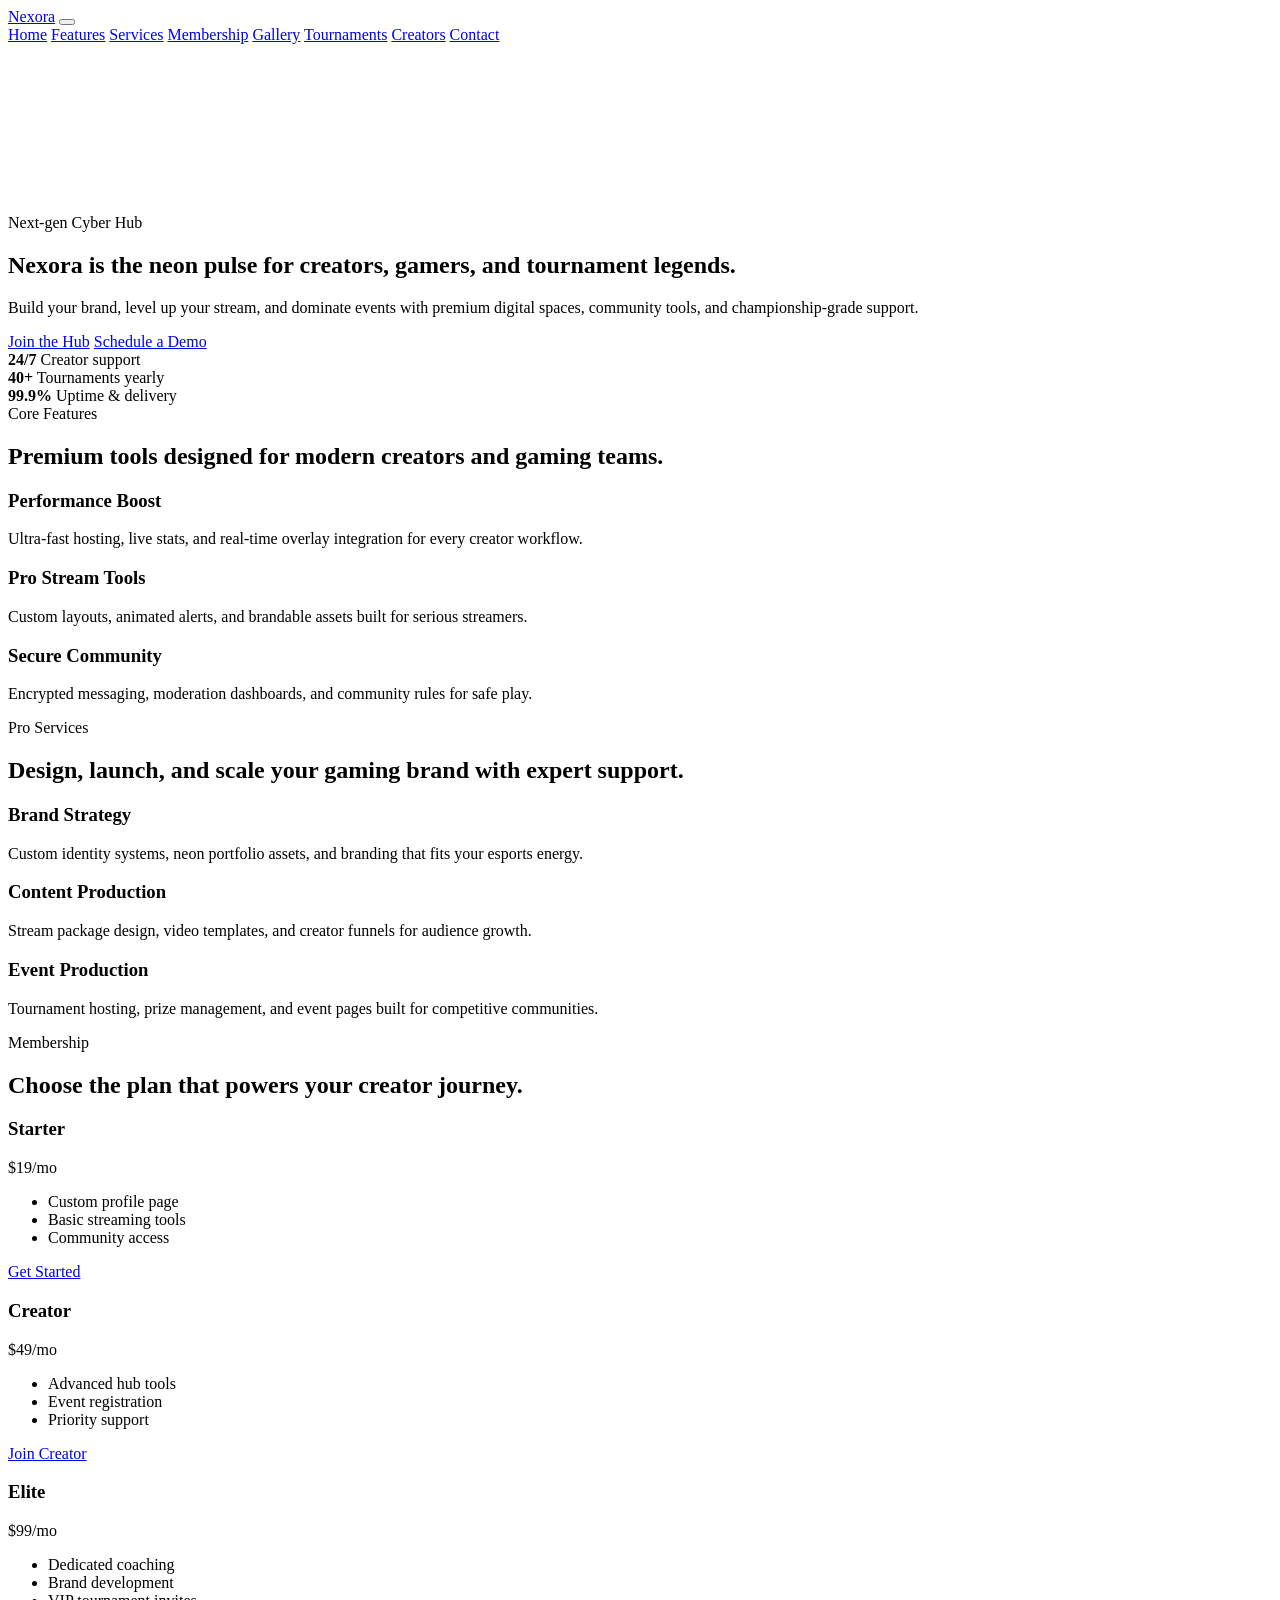
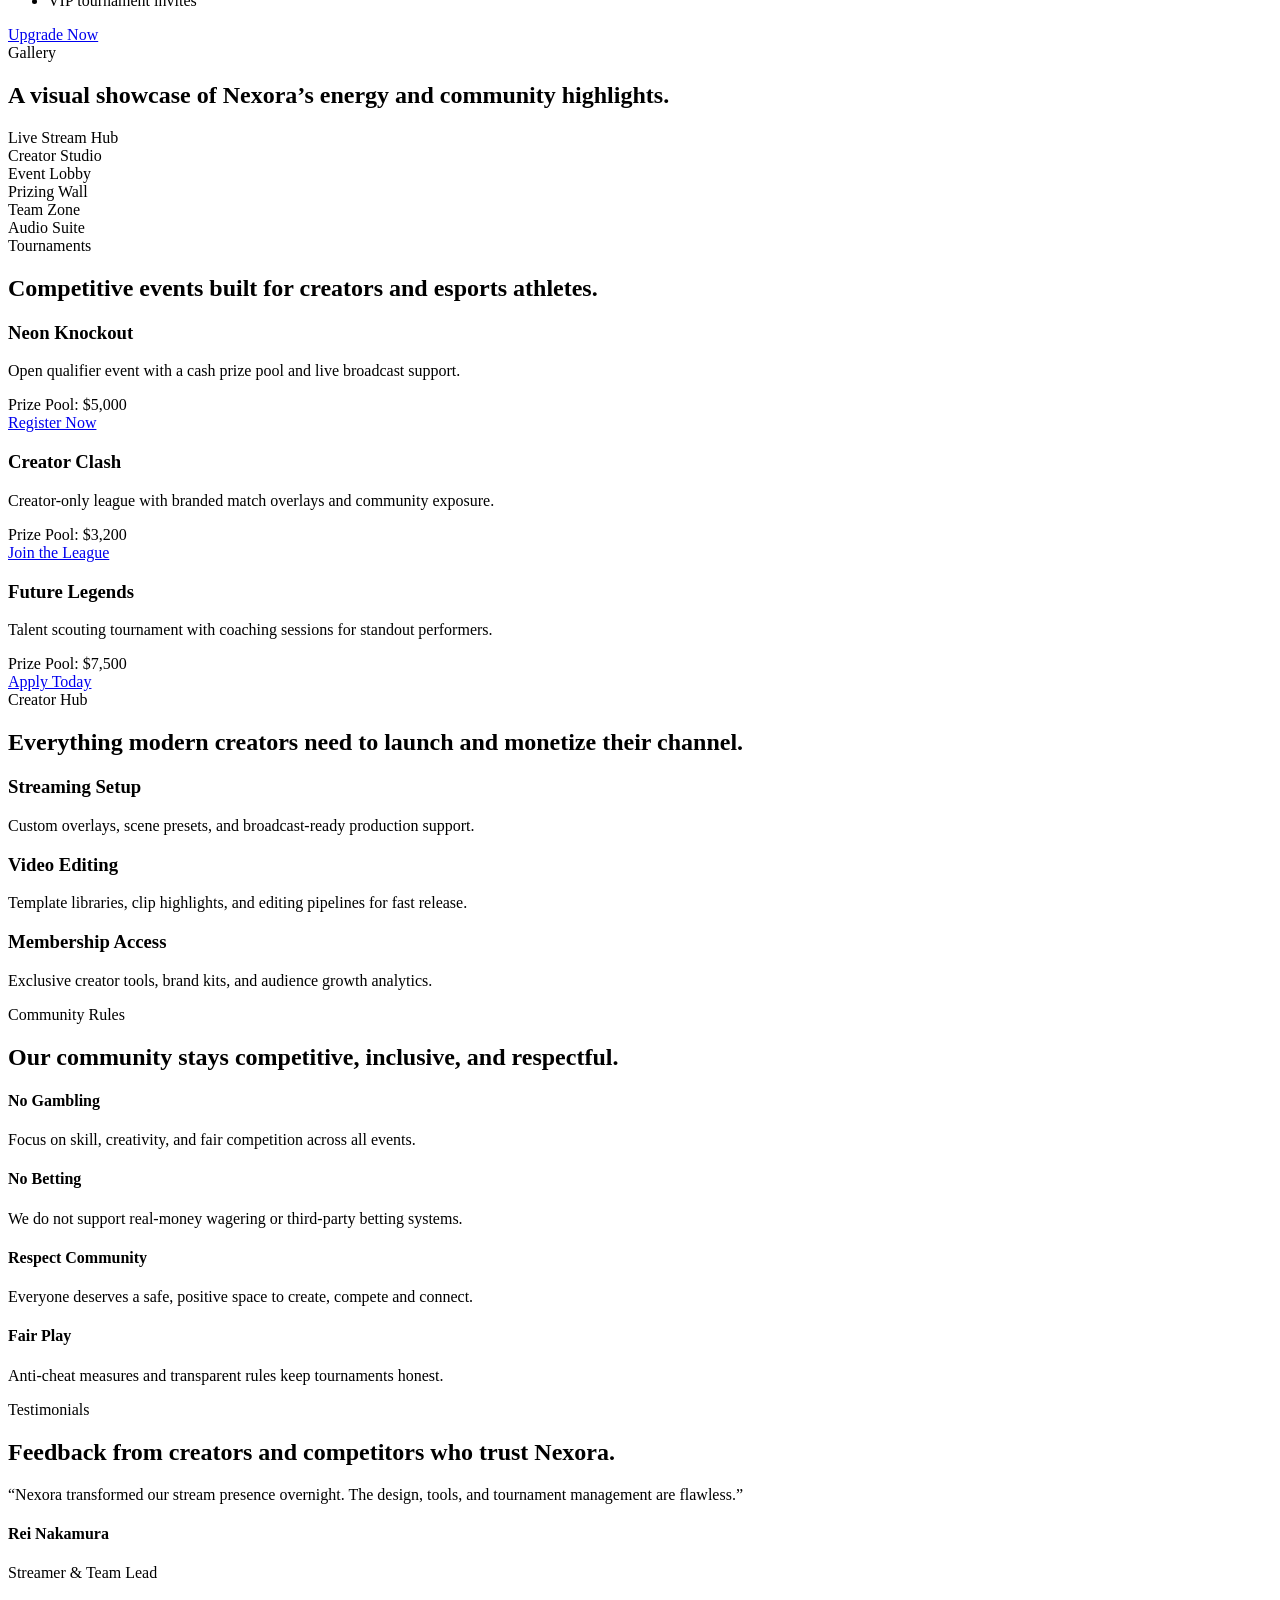
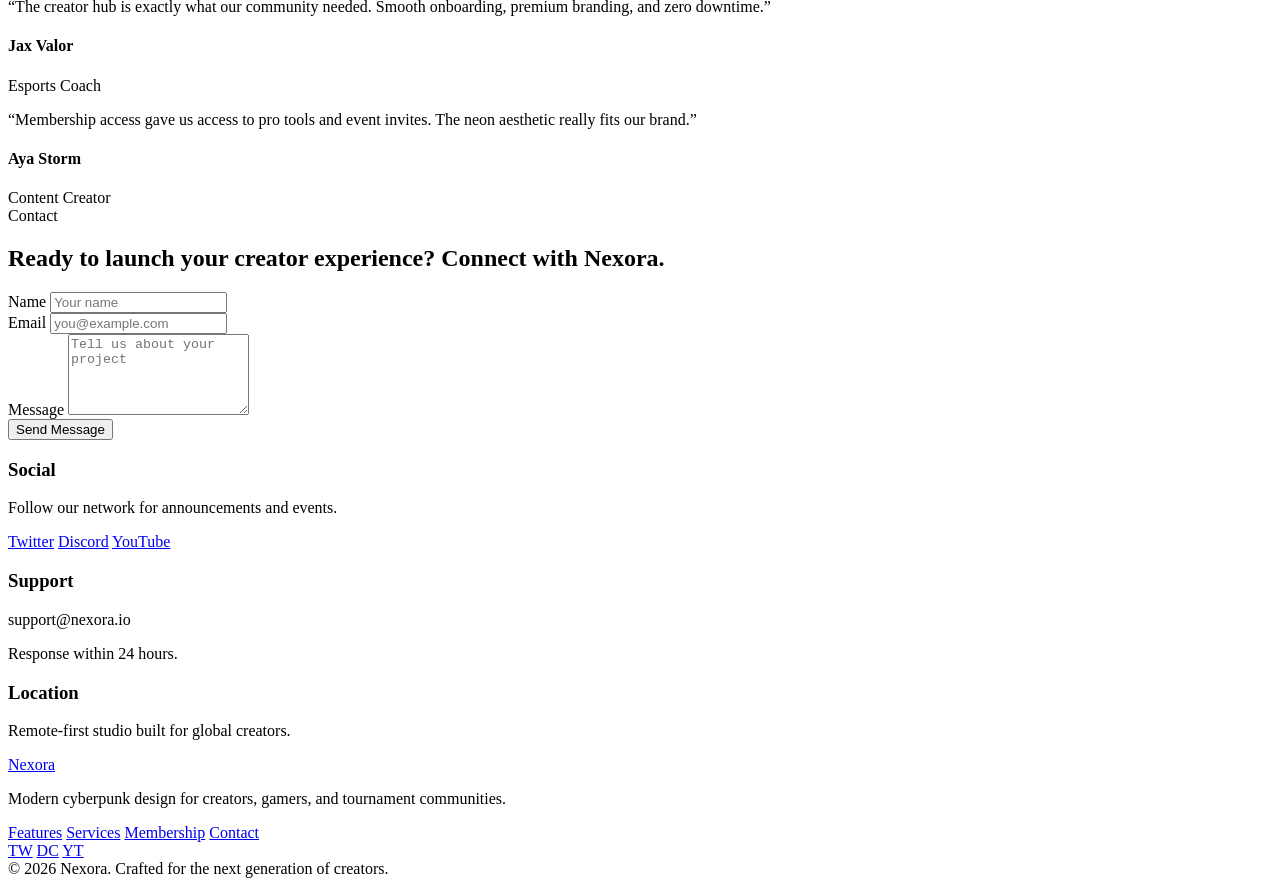
==== index.html @ 0e58c9e1 "Add files via upload" ====
<!DOCTYPE html>
<html lang="en">

<head>
    <meta charset="UTF-8" />
    <meta name="viewport" content="width=device-width, initial-scale=1.0" />
    <title>Nexora | Cyberpunk Creator & Gaming Hub</title>
    <link rel="preconnect" href="https://fonts.googleapis.com" />
    <link rel="preconnect" href="https://fonts.gstatic.com" crossorigin />
    <link href="https://fonts.googleapis.com/css2?family=Inter:wght@400;500;600;700;800&display=swap"
        rel="stylesheet" />
    <link rel="stylesheet" href="css/style.css" />
    <link rel="stylesheet" href="css/animations.css" />
    <link rel="stylesheet" href="css/responsive.css" />
</head>

<body>
    <header class="site-header">
        <nav class="navbar container">
            <a class="brand" href="index.html">Nexora</a>
            <button class="nav-toggle" aria-label="Toggle navigation">
                <span></span><span></span><span></span>
            </button>
            <div class="nav-links">
                <a href="#home" class="nav-link active">Home</a>
                <a href="#features" class="nav-link">Features</a>
                <a href="#services" class="nav-link">Services</a>
                <a href="#membership" class="nav-link">Membership</a>
                <a href="#gallery" class="nav-link">Gallery</a>
                <a href="#tournaments" class="nav-link">Tournaments</a>
                <a href="#creator-hub" class="nav-link">Creators</a>
                <a href="#contact" class="nav-link">Contact</a>
            </div>
        </nav>
    </header>

    <main>
        <section id="home" class="hero-section">
            <canvas id="heroCanvas" class="hero-canvas"></canvas>
            <div class="hero-content container">
                <p class="eyebrow reveal">Next-gen Cyber Hub</p>
                <h1 class="hero-title reveal">Nexora is the neon pulse for creators, gamers, and tournament legends.
                </h1>
                <p class="hero-description reveal">Build your brand, level up your stream, and dominate events with
                    premium digital spaces, community tools, and championship-grade support.</p>
                <div class="hero-actions reveal">
                    <a href="#membership" class="btn btn-primary">Join the Hub</a>
                    <a href="pages/contact.html" class="btn btn-secondary">Schedule a Demo</a>
                </div>
                <div class="hero-stats reveal">
                    <div>
                        <strong>24/7</strong>
                        <span>Creator support</span>
                    </div>
                    <div>
                        <strong>40+</strong>
                        <span>Tournaments yearly</span>
                    </div>
                    <div>
                        <strong>99.9%</strong>
                        <span>Uptime & delivery</span>
                    </div>
                </div>
            </div>
        </section>

        <section id="features" class="section features-section">
            <div class="container section-heading reveal">
                <span class="section-label">Core Features</span>
                <h2>Premium tools designed for modern creators and gaming teams.</h2>
            </div>
            <div class="feature-grid container">
                <article class="feature-card reveal">
                    <span class="icon icon-speed"></span>
                    <h3>Performance Boost</h3>
                    <p>Ultra-fast hosting, live stats, and real-time overlay integration for every creator workflow.</p>
                </article>
                <article class="feature-card reveal">
                    <span class="icon icon-vision"></span>
                    <h3>Pro Stream Tools</h3>
                    <p>Custom layouts, animated alerts, and brandable assets built for serious streamers.</p>
                </article>
                <article class="feature-card reveal">
                    <span class="icon icon-secure"></span>
                    <h3>Secure Community</h3>
                    <p>Encrypted messaging, moderation dashboards, and community rules for safe play.</p>
                </article>
            </div>
        </section>

        <section id="services" class="section services-section">
            <div class="container section-heading reveal">
                <span class="section-label">Pro Services</span>
                <h2>Design, launch, and scale your gaming brand with expert support.</h2>
            </div>
            <div class="services-grid container">
                <article class="service-card reveal">
                    <h3>Brand Strategy</h3>
                    <p>Custom identity systems, neon portfolio assets, and branding that fits your esports energy.</p>
                </article>
                <article class="service-card reveal">
                    <h3>Content Production</h3>
                    <p>Stream package design, video templates, and creator funnels for audience growth.</p>
                </article>
                <article class="service-card reveal">
                    <h3>Event Production</h3>
                    <p>Tournament hosting, prize management, and event pages built for competitive communities.</p>
                </article>
            </div>
        </section>

        <section id="membership" class="section membership-section">
            <div class="container section-heading reveal">
                <span class="section-label">Membership</span>
                <h2>Choose the plan that powers your creator journey.</h2>
            </div>
            <div class="pricing-grid container">
                <article class="pricing-card reveal">
                    <h3>Starter</h3>
                    <p class="price">$19<span>/mo</span></p>
                    <ul>
                        <li>Custom profile page</li>
                        <li>Basic streaming tools</li>
                        <li>Community access</li>
                    </ul>
                    <a href="pages/membership.html" class="btn btn-outline">Get Started</a>
                </article>
                <article class="pricing-card pricing-card-highlight reveal">
                    <h3>Creator</h3>
                    <p class="price">$49<span>/mo</span></p>
                    <ul>
                        <li>Advanced hub tools</li>
                        <li>Event registration</li>
                        <li>Priority support</li>
                    </ul>
                    <a href="pages/membership.html" class="btn btn-primary">Join Creator</a>
                </article>
                <article class="pricing-card reveal">
                    <h3>Elite</h3>
                    <p class="price">$99<span>/mo</span></p>
                    <ul>
                        <li>Dedicated coaching</li>
                        <li>Brand development</li>
                        <li>VIP tournament invites</li>
                    </ul>
                    <a href="pages/membership.html" class="btn btn-outline">Upgrade Now</a>
                </article>
            </div>
        </section>

        <section id="gallery" class="section gallery-section">
            <div class="container section-heading reveal">
                <span class="section-label">Gallery</span>
                <h2>A visual showcase of Nexora’s energy and community highlights.</h2>
            </div>
            <div class="gallery-grid container">
                <div class="gallery-card reveal gallery-card-large">Live Stream Hub</div>
                <div class="gallery-card reveal">Creator Studio</div>
                <div class="gallery-card reveal">Event Lobby</div>
                <div class="gallery-card reveal">Prizing Wall</div>
                <div class="gallery-card reveal">Team Zone</div>
                <div class="gallery-card reveal">Audio Suite</div>
            </div>
        </section>

        <section id="tournaments" class="section tournament-section">
            <div class="container section-heading reveal">
                <span class="section-label">Tournaments</span>
                <h2>Competitive events built for creators and esports athletes.</h2>
            </div>
            <div class="tournament-grid container">
                <article class="tournament-card reveal">
                    <h3>Neon Knockout</h3>
                    <p>Open qualifier event with a cash prize pool and live broadcast support.</p>
                    <div class="prize">Prize Pool: $5,000</div>
                    <a href="pages/tournaments.html" class="btn btn-secondary">Register Now</a>
                </article>
                <article class="tournament-card reveal">
                    <h3>Creator Clash</h3>
                    <p>Creator-only league with branded match overlays and community exposure.</p>
                    <div class="prize">Prize Pool: $3,200</div>
                    <a href="pages/tournaments.html" class="btn btn-secondary">Join the League</a>
                </article>
                <article class="tournament-card reveal">
                    <h3>Future Legends</h3>
                    <p>Talent scouting tournament with coaching sessions for standout performers.</p>
                    <div class="prize">Prize Pool: $7,500</div>
                    <a href="pages/tournaments.html" class="btn btn-secondary">Apply Today</a>
                </article>
            </div>
        </section>

        <section id="creator-hub" class="section creator-section">
            <div class="container section-heading reveal">
                <span class="section-label">Creator Hub</span>
                <h2>Everything modern creators need to launch and monetize their channel.</h2>
            </div>
            <div class="creator-grid container">
                <article class="creator-card reveal">
                    <h3>Streaming Setup</h3>
                    <p>Custom overlays, scene presets, and broadcast-ready production support.</p>
                </article>
                <article class="creator-card reveal">
                    <h3>Video Editing</h3>
                    <p>Template libraries, clip highlights, and editing pipelines for fast release.</p>
                </article>
                <article class="creator-card reveal">
                    <h3>Membership Access</h3>
                    <p>Exclusive creator tools, brand kits, and audience growth analytics.</p>
                </article>
            </div>
        </section>

        <section class="section community-section reveal">
            <div class="container">
                <div class="section-heading">
                    <span class="section-label">Community Rules</span>
                    <h2>Our community stays competitive, inclusive, and respectful.</h2>
                </div>
                <div class="rules-grid">
                    <article class="rule-card">
                        <h4>No Gambling</h4>
                        <p>Focus on skill, creativity, and fair competition across all events.</p>
                    </article>
                    <article class="rule-card">
                        <h4>No Betting</h4>
                        <p>We do not support real-money wagering or third-party betting systems.</p>
                    </article>
                    <article class="rule-card">
                        <h4>Respect Community</h4>
                        <p>Everyone deserves a safe, positive space to create, compete and connect.</p>
                    </article>
                    <article class="rule-card">
                        <h4>Fair Play</h4>
                        <p>Anti-cheat measures and transparent rules keep tournaments honest.</p>
                    </article>
                </div>
            </div>
        </section>

        <section class="section testimonials-section">
            <div class="container section-heading reveal">
                <span class="section-label">Testimonials</span>
                <h2>Feedback from creators and competitors who trust Nexora.</h2>
            </div>
            <div class="testimonials-grid container">
                <article class="testimonial-card reveal">
                    <p>“Nexora transformed our stream presence overnight. The design, tools, and tournament management
                        are flawless.”</p>
                    <h4>Rei Nakamura</h4>
                    <span>Streamer & Team Lead</span>
                </article>
                <article class="testimonial-card reveal">
                    <p>“The creator hub is exactly what our community needed. Smooth onboarding, premium branding, and
                        zero downtime.”</p>
                    <h4>Jax Valor</h4>
                    <span>Esports Coach</span>
                </article>
                <article class="testimonial-card reveal">
                    <p>“Membership access gave us access to pro tools and event invites. The neon aesthetic really fits
                        our brand.”</p>
                    <h4>Aya Storm</h4>
                    <span>Content Creator</span>
                </article>
            </div>
        </section>

        <section id="contact" class="section contact-section">
            <div class="container section-heading reveal">
                <span class="section-label">Contact</span>
                <h2>Ready to launch your creator experience? Connect with Nexora.</h2>
            </div>
            <div class="contact-grid container reveal">
                <form id="contactForm" class="contact-form">
                    <div class="form-row">
                        <label for="name">Name</label>
                        <input type="text" id="name" name="name" placeholder="Your name" required />
                    </div>
                    <div class="form-row">
                        <label for="email">Email</label>
                        <input type="email" id="email" name="email" placeholder="you@example.com" required />
                    </div>
                    <div class="form-row">
                        <label for="message">Message</label>
                        <textarea id="message" name="message" rows="5" placeholder="Tell us about your project"
                            required></textarea>
                    </div>
                    <button type="submit" class="btn btn-primary">Send Message</button>
                    <p class="form-status" id="formStatus"></p>
                </form>
                <div class="contact-info">
                    <div class="contact-card">
                        <h3>Social</h3>
                        <p>Follow our network for announcements and events.</p>
                        <div class="social-links">
                            <a href="#">Twitter</a>
                            <a href="#">Discord</a>
                            <a href="#">YouTube</a>
                        </div>
                    </div>
                    <div class="contact-card">
                        <h3>Support</h3>
                        <p>support@nexora.io</p>
                        <span>Response within 24 hours.</span>
                    </div>
                    <div class="contact-card">
                        <h3>Location</h3>
                        <p>Remote-first studio built for global creators.</p>
                    </div>
                </div>
            </div>
        </section>
    </main>

    <footer class="site-footer">
        <div class="container footer-grid">
            <div>
                <a class="footer-brand" href="index.html">Nexora</a>
                <p>Modern cyberpunk design for creators, gamers, and tournament communities.</p>
            </div>
            <div class="footer-links">
                <a href="#features">Features</a>
                <a href="#services">Services</a>
                <a href="#membership">Membership</a>
                <a href="#contact">Contact</a>
            </div>
            <div class="footer-social">
                <a href="#">TW</a>
                <a href="#">DC</a>
                <a href="#">YT</a>
            </div>
        </div>
        <div class="footer-copy">
            <span>© 2026 Nexora. Crafted for the next generation of creators.</span>
        </div>
    </footer>

    <script src="js/particles.js"></script>
    <script src="js/navbar.js"></script>
    <script src="js/animations.js"></script>
    <script src="js/main.js"></script>
</body>

</html>
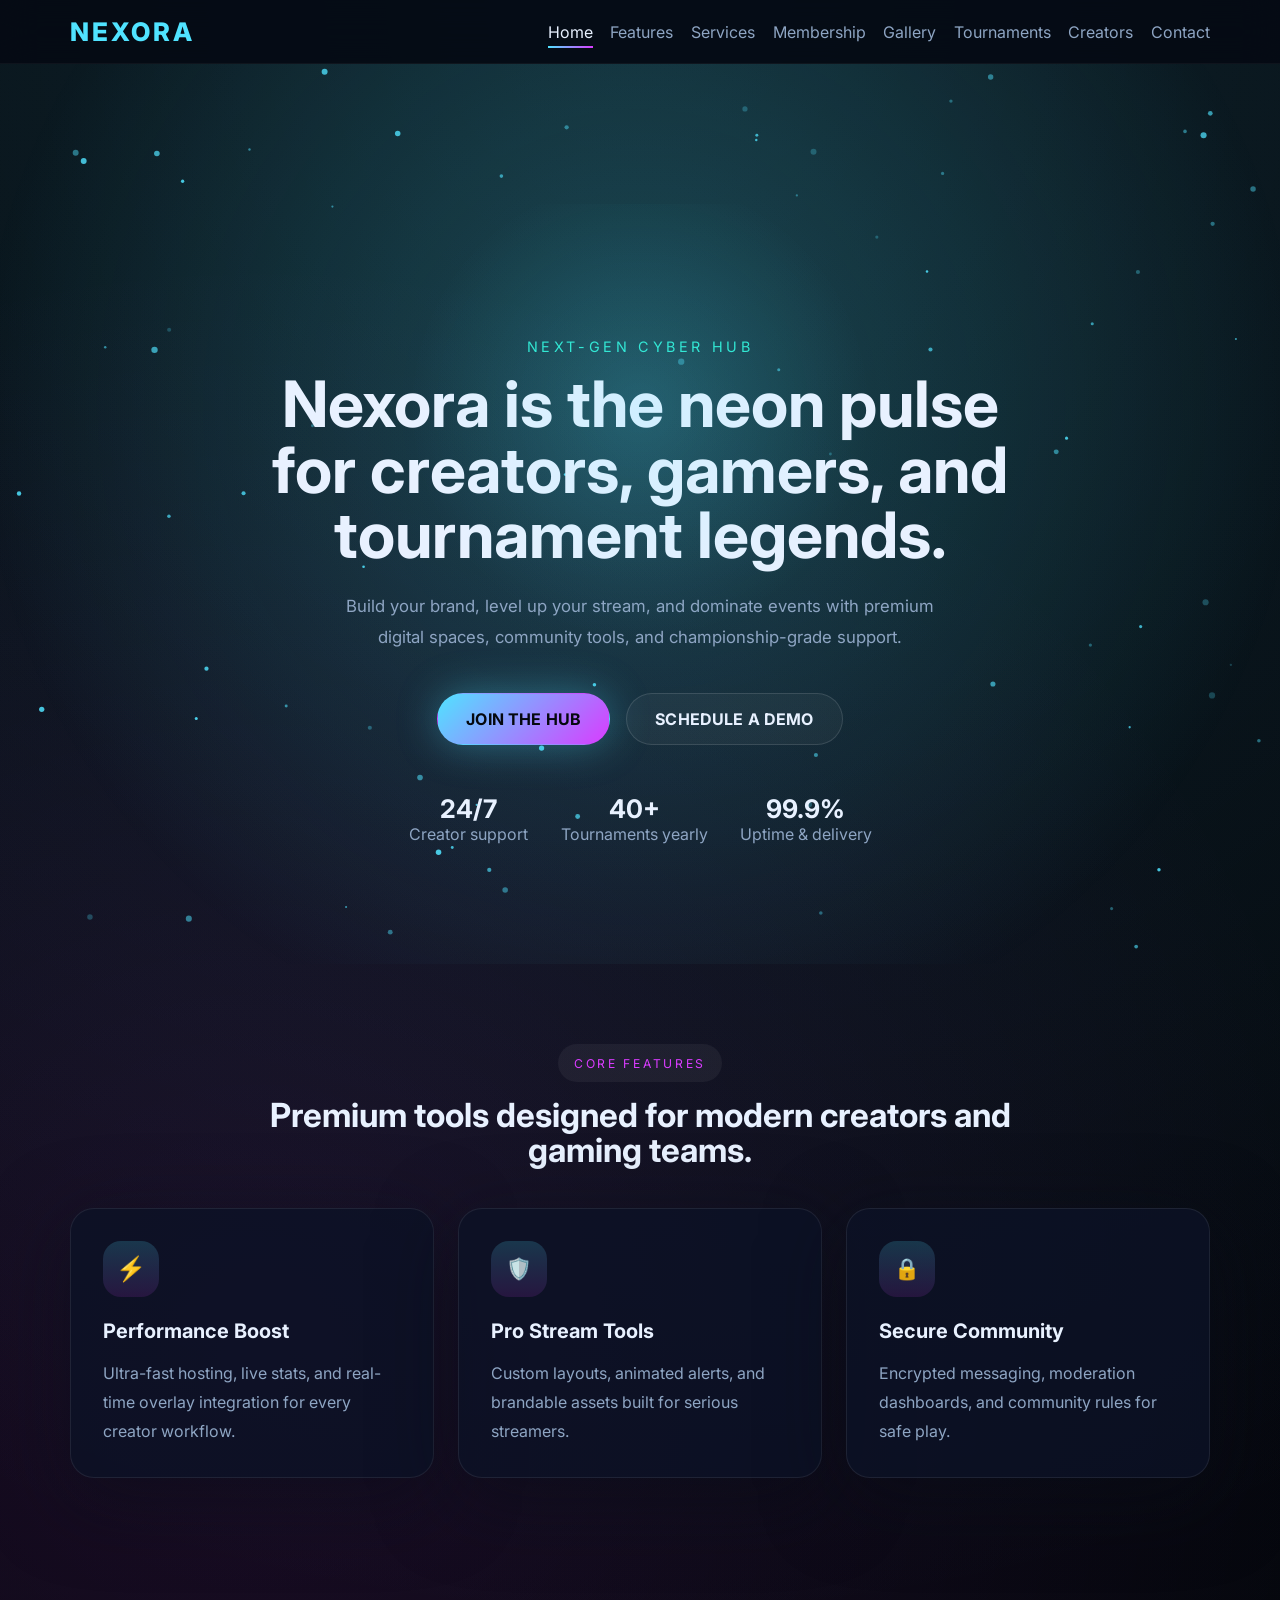
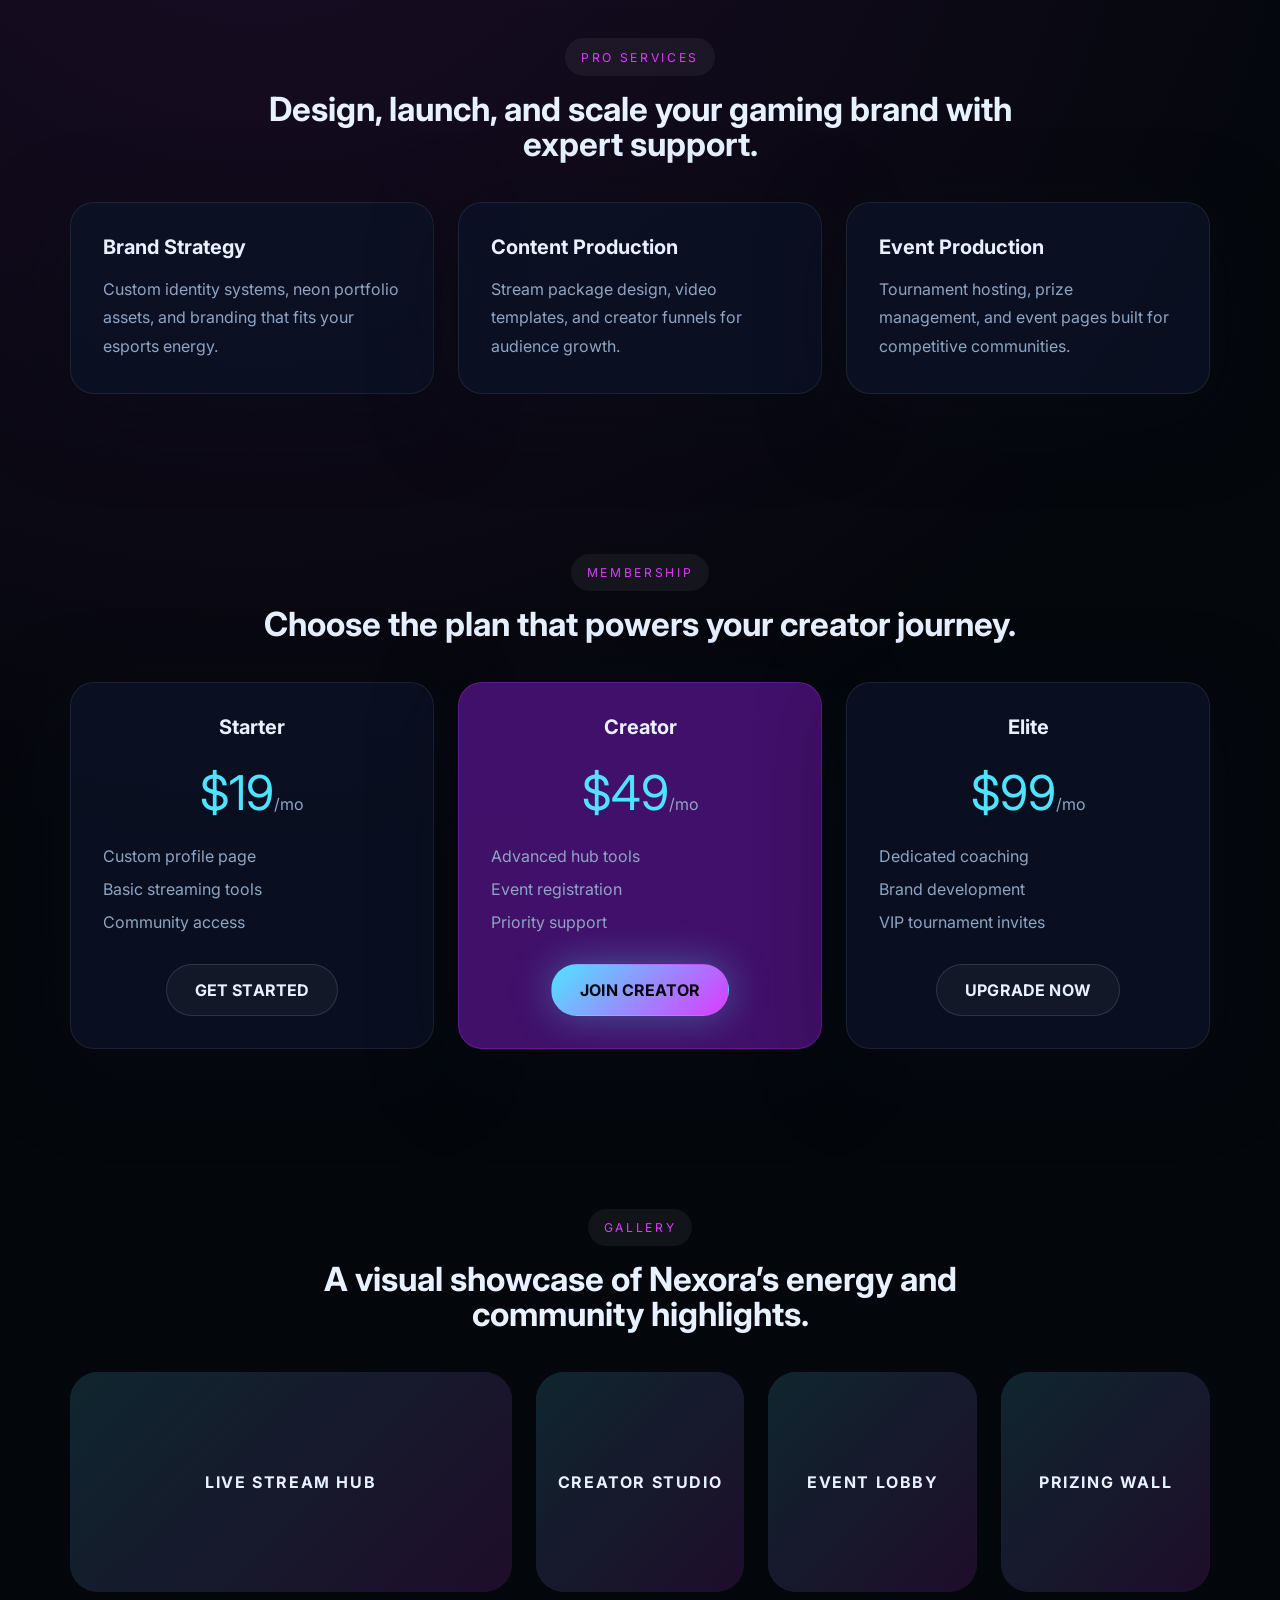
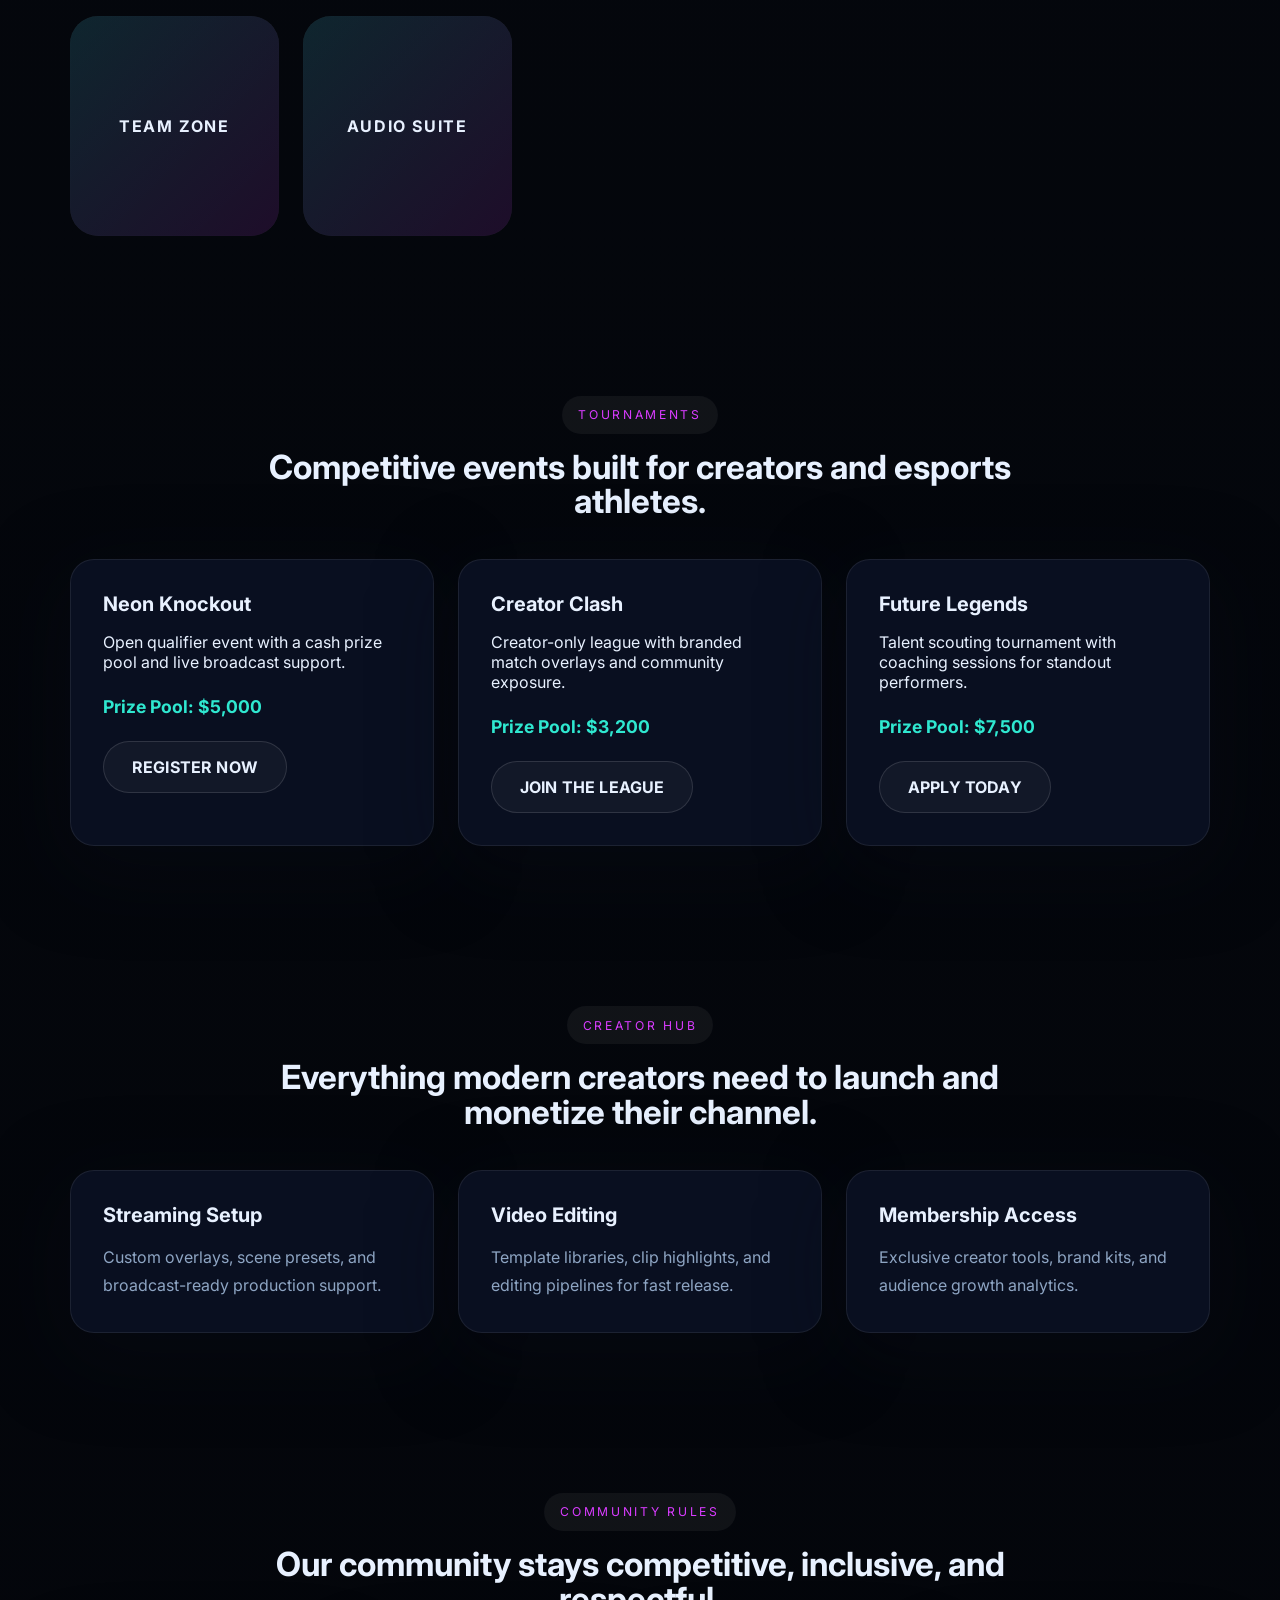
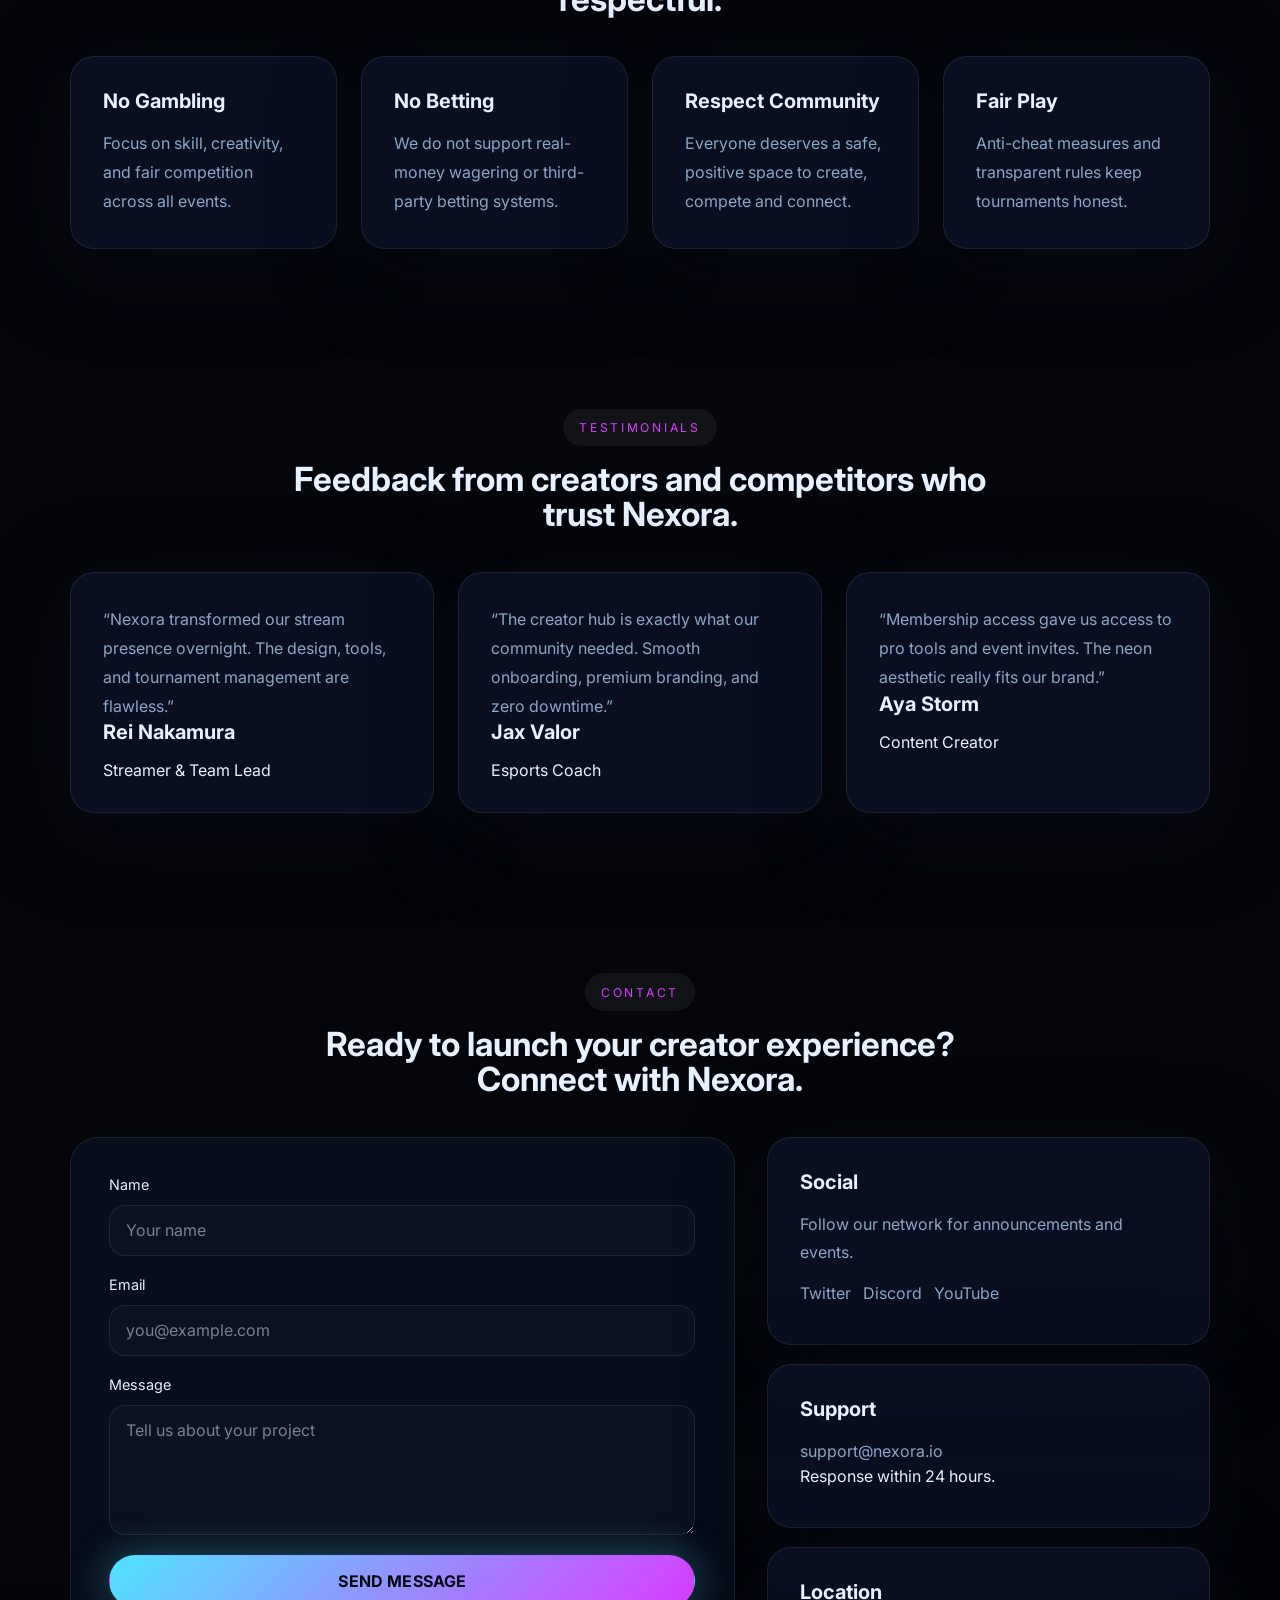
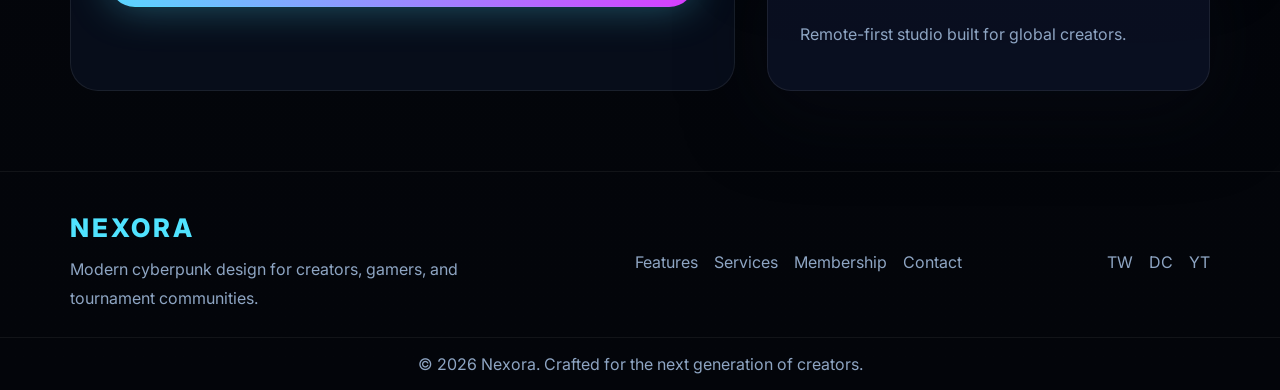
==== commit f928a1e6: "Minor Changes" ====
--- a/index.html
+++ b/index.html
@@ -4,22 +4,22 @@
 <head>
     <meta charset="UTF-8" />
     <meta name="viewport" content="width=device-width, initial-scale=1.0" />
+    <meta name="description" content="Nexora is a cyberpunk creator and gaming hub for streamers, competitive communities, and tournament organizers." />
     <title>Nexora | Cyberpunk Creator & Gaming Hub</title>
     <link rel="preconnect" href="https://fonts.googleapis.com" />
     <link rel="preconnect" href="https://fonts.gstatic.com" crossorigin />
-    <link href="https://fonts.googleapis.com/css2?family=Inter:wght@400;500;600;700;800&display=swap"
-        rel="stylesheet" />
-    <link rel="stylesheet" href="css/style.css" />
-    <link rel="stylesheet" href="css/animations.css" />
-    <link rel="stylesheet" href="css/responsive.css" />
+    <link href="https://fonts.googleapis.com/css2?family=Inter:wght@400;500;600;700;800&display=swap" rel="stylesheet" />
+    <link rel="stylesheet" href="style.css" />
 </head>
 
 <body>
     <header class="site-header">
-        <nav class="navbar container">
-            <a class="brand" href="index.html">Nexora</a>
-            <button class="nav-toggle" aria-label="Toggle navigation">
-                <span></span><span></span><span></span>
+        <nav class="navbar container" aria-label="Main Navigation">
+            <a class="brand" href="#home">Nexora</a>
+            <button class="nav-toggle" type="button" aria-label="Toggle navigation" aria-expanded="false">
+                <span></span>
+                <span></span>
+                <span></span>
             </button>
             <div class="nav-links">
                 <a href="#home" class="nav-link active">Home</a>
@@ -36,16 +36,14 @@
 
     <main>
         <section id="home" class="hero-section">
-            <canvas id="heroCanvas" class="hero-canvas"></canvas>
+            <canvas id="heroCanvas" class="hero-canvas" aria-hidden="true"></canvas>
             <div class="hero-content container">
                 <p class="eyebrow reveal">Next-gen Cyber Hub</p>
-                <h1 class="hero-title reveal">Nexora is the neon pulse for creators, gamers, and tournament legends.
-                </h1>
-                <p class="hero-description reveal">Build your brand, level up your stream, and dominate events with
-                    premium digital spaces, community tools, and championship-grade support.</p>
+                <h1 class="hero-title reveal">Nexora is the neon pulse for creators, gamers, and tournament legends.</h1>
+                <p class="hero-description reveal">Build your brand, level up your stream, and dominate events with premium digital spaces, community tools, and championship-grade support.</p>
                 <div class="hero-actions reveal">
                     <a href="#membership" class="btn btn-primary">Join the Hub</a>
-                    <a href="pages/contact.html" class="btn btn-secondary">Schedule a Demo</a>
+                    <a href="#contact" class="btn btn-secondary">Schedule a Demo</a>
                 </div>
                 <div class="hero-stats reveal">
                     <div>
@@ -64,31 +62,31 @@
             </div>
         </section>
 
-        <section id="features" class="section features-section">
+        <section id="features" class="section">
             <div class="container section-heading reveal">
                 <span class="section-label">Core Features</span>
                 <h2>Premium tools designed for modern creators and gaming teams.</h2>
             </div>
             <div class="feature-grid container">
                 <article class="feature-card reveal">
-                    <span class="icon icon-speed"></span>
+                    <span class="icon icon-speed" aria-hidden="true"></span>
                     <h3>Performance Boost</h3>
                     <p>Ultra-fast hosting, live stats, and real-time overlay integration for every creator workflow.</p>
                 </article>
                 <article class="feature-card reveal">
-                    <span class="icon icon-vision"></span>
+                    <span class="icon icon-vision" aria-hidden="true"></span>
                     <h3>Pro Stream Tools</h3>
                     <p>Custom layouts, animated alerts, and brandable assets built for serious streamers.</p>
                 </article>
                 <article class="feature-card reveal">
-                    <span class="icon icon-secure"></span>
+                    <span class="icon icon-secure" aria-hidden="true"></span>
                     <h3>Secure Community</h3>
                     <p>Encrypted messaging, moderation dashboards, and community rules for safe play.</p>
                 </article>
             </div>
         </section>
 
-        <section id="services" class="section services-section">
+        <section id="services" class="section">
             <div class="container section-heading reveal">
                 <span class="section-label">Pro Services</span>
                 <h2>Design, launch, and scale your gaming brand with expert support.</h2>
@@ -109,7 +107,7 @@
             </div>
         </section>
 
-        <section id="membership" class="section membership-section">
+        <section id="membership" class="section">
             <div class="container section-heading reveal">
                 <span class="section-label">Membership</span>
                 <h2>Choose the plan that powers your creator journey.</h2>
@@ -123,7 +121,7 @@
                         <li>Basic streaming tools</li>
                         <li>Community access</li>
                     </ul>
-                    <a href="pages/membership.html" class="btn btn-outline">Get Started</a>
+                    <a href="#contact" class="btn btn-outline">Get Started</a>
                 </article>
                 <article class="pricing-card pricing-card-highlight reveal">
                     <h3>Creator</h3>
@@ -133,7 +131,7 @@
                         <li>Event registration</li>
                         <li>Priority support</li>
                     </ul>
-                    <a href="pages/membership.html" class="btn btn-primary">Join Creator</a>
+                    <a href="#contact" class="btn btn-primary">Join Creator</a>
                 </article>
                 <article class="pricing-card reveal">
                     <h3>Elite</h3>
@@ -143,12 +141,12 @@
                         <li>Brand development</li>
                         <li>VIP tournament invites</li>
                     </ul>
-                    <a href="pages/membership.html" class="btn btn-outline">Upgrade Now</a>
-                </article>
-            </div>
-        </section>
-
-        <section id="gallery" class="section gallery-section">
+                    <a href="#contact" class="btn btn-outline">Upgrade Now</a>
+                </article>
+            </div>
+        </section>
+
+        <section id="gallery" class="section">
             <div class="container section-heading reveal">
                 <span class="section-label">Gallery</span>
                 <h2>A visual showcase of Nexora’s energy and community highlights.</h2>
@@ -163,7 +161,7 @@
             </div>
         </section>
 
-        <section id="tournaments" class="section tournament-section">
+        <section id="tournaments" class="section">
             <div class="container section-heading reveal">
                 <span class="section-label">Tournaments</span>
                 <h2>Competitive events built for creators and esports athletes.</h2>
@@ -173,24 +171,24 @@
                     <h3>Neon Knockout</h3>
                     <p>Open qualifier event with a cash prize pool and live broadcast support.</p>
                     <div class="prize">Prize Pool: $5,000</div>
-                    <a href="pages/tournaments.html" class="btn btn-secondary">Register Now</a>
+                    <a href="#contact" class="btn btn-secondary">Register Now</a>
                 </article>
                 <article class="tournament-card reveal">
                     <h3>Creator Clash</h3>
                     <p>Creator-only league with branded match overlays and community exposure.</p>
                     <div class="prize">Prize Pool: $3,200</div>
-                    <a href="pages/tournaments.html" class="btn btn-secondary">Join the League</a>
+                    <a href="#contact" class="btn btn-secondary">Join the League</a>
                 </article>
                 <article class="tournament-card reveal">
                     <h3>Future Legends</h3>
                     <p>Talent scouting tournament with coaching sessions for standout performers.</p>
                     <div class="prize">Prize Pool: $7,500</div>
-                    <a href="pages/tournaments.html" class="btn btn-secondary">Apply Today</a>
-                </article>
-            </div>
-        </section>
-
-        <section id="creator-hub" class="section creator-section">
+                    <a href="#contact" class="btn btn-secondary">Apply Today</a>
+                </article>
+            </div>
+        </section>
+
+        <section id="creator-hub" class="section">
             <div class="container section-heading reveal">
                 <span class="section-label">Creator Hub</span>
                 <h2>Everything modern creators need to launch and monetize their channel.</h2>
@@ -245,20 +243,17 @@
             </div>
             <div class="testimonials-grid container">
                 <article class="testimonial-card reveal">
-                    <p>“Nexora transformed our stream presence overnight. The design, tools, and tournament management
-                        are flawless.”</p>
+                    <p>“Nexora transformed our stream presence overnight. The design, tools, and tournament management are flawless.”</p>
                     <h4>Rei Nakamura</h4>
                     <span>Streamer & Team Lead</span>
                 </article>
                 <article class="testimonial-card reveal">
-                    <p>“The creator hub is exactly what our community needed. Smooth onboarding, premium branding, and
-                        zero downtime.”</p>
+                    <p>“The creator hub is exactly what our community needed. Smooth onboarding, premium branding, and zero downtime.”</p>
                     <h4>Jax Valor</h4>
                     <span>Esports Coach</span>
                 </article>
                 <article class="testimonial-card reveal">
-                    <p>“Membership access gave us access to pro tools and event invites. The neon aesthetic really fits
-                        our brand.”</p>
+                    <p>“Membership access gave us access to pro tools and event invites. The neon aesthetic really fits our brand.”</p>
                     <h4>Aya Storm</h4>
                     <span>Content Creator</span>
                 </article>
@@ -271,7 +266,7 @@
                 <h2>Ready to launch your creator experience? Connect with Nexora.</h2>
             </div>
             <div class="contact-grid container reveal">
-                <form id="contactForm" class="contact-form">
+                <form id="contactForm" class="contact-form" novalidate>
                     <div class="form-row">
                         <label for="name">Name</label>
                         <input type="text" id="name" name="name" placeholder="Your name" required />
@@ -282,12 +277,12 @@
                     </div>
                     <div class="form-row">
                         <label for="message">Message</label>
-                        <textarea id="message" name="message" rows="5" placeholder="Tell us about your project"
-                            required></textarea>
+                        <textarea id="message" name="message" rows="5" placeholder="Tell us about your project" required></textarea>
                     </div>
                     <button type="submit" class="btn btn-primary">Send Message</button>
-                    <p class="form-status" id="formStatus"></p>
+                    <p class="form-status" id="formStatus" aria-live="polite"></p>
                 </form>
+
                 <div class="contact-info">
                     <div class="contact-card">
                         <h3>Social</h3>
@@ -315,7 +310,7 @@
     <footer class="site-footer">
         <div class="container footer-grid">
             <div>
-                <a class="footer-brand" href="index.html">Nexora</a>
+                <a class="footer-brand" href="#home">Nexora</a>
                 <p>Modern cyberpunk design for creators, gamers, and tournament communities.</p>
             </div>
             <div class="footer-links">
@@ -335,10 +330,7 @@
         </div>
     </footer>
 
-    <script src="js/particles.js"></script>
-    <script src="js/navbar.js"></script>
-    <script src="js/animations.js"></script>
-    <script src="js/main.js"></script>
+    <script src="script.js" defer></script>
 </body>
 
-</html>+</html>
--- a/style.css
+++ b/style.css
@@ -0,0 +1,668 @@
+﻿:root {
+    --bg: #05080e;
+    --surface: rgba(11, 16, 32, 0.86);
+    --surface-strong: rgba(15, 25, 44, 0.96);
+    --text: #e8f1ff;
+    --muted: #8ea5c3;
+    --neon-blue: #50e3ff;
+    --neon-magenta: #d93cff;
+    --neon-purple: #8f5eff;
+    --neon-cyan: #2fe8d0;
+    --shadow: 0 20px 80px rgba(8, 12, 22, 0.5);
+    --border: rgba(255, 255, 255, 0.08);
+    --radius: 24px;
+    --transition: 0.35s ease;
+}
+
+* {
+    box-sizing: border-box;
+}
+
+html {
+    scroll-behavior: smooth;
+}
+
+body {
+    margin: 0;
+    min-height: 100vh;
+    font-family: 'Inter', sans-serif;
+    color: var(--text);
+    background: radial-gradient(circle at top, rgba(80, 227, 255, 0.12), transparent 24%),
+        radial-gradient(circle at 20% 20%, rgba(217, 60, 255, 0.1), transparent 20%),
+        linear-gradient(180deg, #05080e 0%, #03050a 100%);
+}
+
+a {
+    color: inherit;
+    text-decoration: none;
+}
+
+button,
+input,
+textarea {
+    font: inherit;
+}
+
+img {
+    max-width: 100%;
+    display: block;
+}
+
+.container {
+    width: min(1140px, calc(100% - 40px));
+    margin: 0 auto;
+}
+
+.site-header {
+    position: sticky;
+    top: 0;
+    z-index: 30;
+    backdrop-filter: blur(18px);
+    background: rgba(4, 8, 18, 0.8);
+    border-bottom: 1px solid rgba(255, 255, 255, 0.04);
+}
+
+.navbar {
+    display: flex;
+    align-items: center;
+    justify-content: space-between;
+    gap: 1rem;
+    padding: 1rem 0;
+    position: relative;
+}
+
+.brand,
+.footer-brand {
+    font-size: 1.6rem;
+    font-weight: 800;
+    letter-spacing: 0.12em;
+    text-transform: uppercase;
+    color: var(--neon-blue);
+}
+
+.nav-links {
+    display: flex;
+    gap: 1.1rem;
+    align-items: center;
+}
+
+.nav-link {
+    position: relative;
+    color: var(--muted);
+    transition: color var(--transition);
+}
+
+.nav-link:hover,
+.nav-link.active {
+    color: var(--text);
+}
+
+.nav-link::after {
+    content: '';
+    position: absolute;
+    left: 0;
+    bottom: -6px;
+    width: 0;
+    height: 2px;
+    background: linear-gradient(90deg, var(--neon-blue), var(--neon-magenta));
+    transition: width var(--transition);
+}
+
+.nav-link:hover::after,
+.nav-link.active::after {
+    width: 100%;
+}
+
+.nav-toggle {
+    display: none;
+    width: 42px;
+    height: 42px;
+    border: 1px solid rgba(255, 255, 255, 0.12);
+    border-radius: 16px;
+    background: rgba(12, 18, 38, 0.75);
+    color: var(--text);
+    cursor: pointer;
+    align-items: center;
+    justify-content: center;
+    flex-direction: column;
+}
+
+.nav-toggle span {
+    display: block;
+    width: 18px;
+    height: 2px;
+    background: var(--text);
+    margin: 4px 0;
+    border-radius: 999px;
+}
+
+.hero-section {
+    position: relative;
+    min-height: 100vh;
+    display: grid;
+    place-items: center;
+    padding: 140px 0 80px;
+    overflow: hidden;
+}
+
+.hero-canvas {
+    position: absolute;
+    inset: 0;
+    width: 100%;
+    height: 100%;
+    z-index: 0;
+    display: block;
+}
+
+.hero-content {
+    position: relative;
+    z-index: 1;
+    max-width: 760px;
+    text-align: center;
+    padding: 120px 0 40px;
+}
+
+.hero-content::after {
+    content: '';
+    position: absolute;
+    inset: 0;
+    background: radial-gradient(circle at 50% 30%, rgba(80, 227, 255, 0.16), transparent 38%);
+    pointer-events: none;
+}
+
+.eyebrow {
+    display: inline-block;
+    margin-bottom: 1rem;
+    font-size: 0.9rem;
+    letter-spacing: 0.25em;
+    text-transform: uppercase;
+    color: var(--neon-cyan);
+}
+
+.hero-title {
+    font-size: clamp(2.8rem, 5vw, 4.8rem);
+    line-height: 1.02;
+    margin: 0;
+}
+
+.hero-description {
+    margin: 1.5rem auto 2.5rem;
+    max-width: 620px;
+    color: var(--muted);
+    font-size: 1.05rem;
+    line-height: 1.85;
+}
+
+.hero-actions {
+    display: flex;
+    gap: 1rem;
+    justify-content: center;
+    flex-wrap: wrap;
+}
+
+.btn {
+    display: inline-flex;
+    align-items: center;
+    justify-content: center;
+    min-height: 52px;
+    padding: 0 28px;
+    border-radius: 999px;
+    border: 1px solid transparent;
+    transition: transform var(--transition), box-shadow var(--transition), background var(--transition), color var(--transition);
+    font-weight: 700;
+    letter-spacing: 0.01em;
+    text-transform: uppercase;
+    cursor: pointer;
+}
+
+.btn-primary {
+    background: linear-gradient(135deg, var(--neon-blue), var(--neon-magenta));
+    color: #05080e;
+    box-shadow: 0 0 40px rgba(80, 227, 255, 0.35);
+}
+
+.btn-secondary,
+.btn-outline {
+    background: rgba(255, 255, 255, 0.04);
+    color: var(--text);
+    border-color: rgba(255, 255, 255, 0.12);
+}
+
+.btn:hover {
+    transform: translateY(-2px);
+}
+
+.hero-stats {
+    margin-top: 3rem;
+    display: flex;
+    justify-content: center;
+    gap: 2rem;
+    flex-wrap: wrap;
+}
+
+.hero-stats div {
+    min-width: 120px;
+    color: var(--muted);
+}
+
+.hero-stats strong {
+    display: block;
+    font-size: 1.6rem;
+    color: var(--text);
+}
+
+.section {
+    position: relative;
+    padding: 80px 0;
+}
+
+.section-heading {
+    text-align: center;
+    margin-bottom: 2.5rem;
+}
+
+.section-label {
+    display: inline-flex;
+    margin-bottom: 1rem;
+    padding: 0.7rem 1rem;
+    border-radius: 999px;
+    text-transform: uppercase;
+    letter-spacing: 0.22em;
+    font-size: 0.76rem;
+    background: rgba(255, 255, 255, 0.05);
+    color: var(--neon-magenta);
+}
+
+.section h2 {
+    font-size: clamp(2rem, 2.6vw, 3.2rem);
+    line-height: 1.05;
+    max-width: 760px;
+    margin: 0 auto;
+}
+
+.feature-grid,
+.services-grid,
+.pricing-grid,
+.tournament-grid,
+.creator-grid,
+.testimonials-grid,
+.rules-grid,
+.gallery-grid,
+.contact-grid {
+    display: grid;
+    gap: 1.5rem;
+}
+
+.feature-grid,
+.services-grid,
+.tournament-grid,
+.creator-grid,
+.testimonials-grid,
+.rules-grid {
+    grid-template-columns: repeat(auto-fit, minmax(250px, 1fr));
+}
+
+.feature-card,
+.service-card,
+.pricing-card,
+.tournament-card,
+.creator-card,
+.testimonial-card,
+.rule-card,
+.contact-card {
+    border: 1px solid rgba(255, 255, 255, 0.08);
+    background: rgba(12, 18, 38, 0.8);
+    border-radius: var(--radius);
+    box-shadow: var(--shadow);
+    padding: 2rem;
+    position: relative;
+    overflow: hidden;
+    transition: transform var(--transition), border-color var(--transition), box-shadow var(--transition);
+}
+
+.feature-card:hover,
+.service-card:hover,
+.pricing-card:hover,
+.tournament-card:hover,
+.creator-card:hover,
+.testimonial-card:hover,
+.rule-card:hover,
+.contact-card:hover {
+    transform: translateY(-8px);
+    border-color: rgba(80, 227, 255, 0.18);
+    box-shadow: 0 28px 90px rgba(80, 227, 255, 0.18);
+}
+
+.feature-card::before,
+.service-card::before,
+.pricing-card::before,
+.tournament-card::before,
+.creator-card::before,
+.testimonial-card::before,
+.rule-card::before,
+.contact-card::before {
+    content: '';
+    position: absolute;
+    inset: 0;
+    opacity: 0;
+    background: linear-gradient(135deg, rgba(80, 227, 255, 0.16), transparent 40%);
+    pointer-events: none;
+    transition: opacity var(--transition);
+}
+
+.feature-card:hover::before,
+.service-card:hover::before,
+.pricing-card:hover::before,
+.tournament-card:hover::before,
+.creator-card:hover::before,
+.testimonial-card:hover::before,
+.rule-card:hover::before,
+.contact-card:hover::before {
+    opacity: 1;
+}
+
+.icon {
+    display: inline-flex;
+    align-items: center;
+    justify-content: center;
+    width: 56px;
+    height: 56px;
+    margin-bottom: 1.4rem;
+    border-radius: 18px;
+    background: linear-gradient(180deg, rgba(80, 227, 255, 0.18), rgba(217, 60, 255, 0.12));
+}
+
+.icon-speed::before {
+    content: '⚡';
+    font-size: 1.5rem;
+}
+
+.icon-vision::before {
+    content: '🛡️';
+    font-size: 1.3rem;
+}
+
+.icon-secure::before {
+    content: '🔒';
+    font-size: 1.3rem;
+}
+
+.feature-card h3,
+.service-card h3,
+.creator-card h3,
+.pricing-card h3,
+.tournament-card h3,
+.testimonial-card h4,
+.rule-card h4,
+.contact-card h3 {
+    margin: 0 0 1rem;
+    font-size: 1.25rem;
+}
+
+.feature-card p,
+.service-card p,
+.creator-card p,
+.testimonial-card p,
+.rule-card p,
+.contact-card p {
+    margin: 0;
+    color: var(--muted);
+    line-height: 1.8;
+}
+
+.pricing-grid {
+    grid-template-columns: repeat(auto-fit, minmax(250px, 1fr));
+}
+
+.pricing-card {
+    text-align: center;
+}
+
+.pricing-card-highlight {
+    background: rgba(71, 18, 114, 0.92);
+    border-color: rgba(217, 60, 255, 0.22);
+}
+
+.pricing-card .price {
+    font-size: 3rem;
+    margin: 1.5rem 0;
+    color: var(--neon-blue);
+}
+
+.pricing-card .price span {
+    font-size: 1rem;
+    color: var(--muted);
+}
+
+.pricing-card ul {
+    list-style: none;
+    padding: 0;
+    margin: 1.5rem 0 2rem;
+    text-align: left;
+    color: var(--muted);
+}
+
+.pricing-card li {
+    margin-bottom: 0.8rem;
+}
+
+.gallery-grid {
+    grid-template-columns: repeat(auto-fit, minmax(180px, 1fr));
+}
+
+.gallery-card {
+    min-height: 220px;
+    border-radius: 28px;
+    display: grid;
+    place-items: center;
+    background: linear-gradient(135deg, rgba(80, 227, 255, 0.14), rgba(217, 60, 255, 0.12));
+    text-transform: uppercase;
+    font-weight: 700;
+    letter-spacing: 0.1em;
+    box-shadow: inset 0 0 1px rgba(255, 255, 255, 0.08);
+    text-align: center;
+    padding: 1rem;
+}
+
+.gallery-card-large {
+    grid-column: span 2;
+}
+
+.tournament-card .prize {
+    margin: 1.5rem 0;
+    font-size: 1.1rem;
+    font-weight: 700;
+    color: var(--neon-cyan);
+}
+
+.creator-grid {
+    grid-template-columns: repeat(auto-fit, minmax(220px, 1fr));
+}
+
+.contact-grid {
+    grid-template-columns: 1.35fr 0.9fr;
+    gap: 2rem;
+}
+
+.contact-form {
+    display: grid;
+    gap: 1.25rem;
+    padding: 2.4rem;
+    border-radius: 28px;
+    background: rgba(8, 14, 28, 0.94);
+    border: 1px solid rgba(255, 255, 255, 0.08);
+}
+
+.form-row {
+    display: grid;
+    gap: 0.75rem;
+}
+
+label {
+    font-size: 0.9rem;
+    color: var(--text);
+}
+
+input,
+textarea {
+    width: 100%;
+    padding: 0.9rem 1rem;
+    border: 1px solid rgba(255, 255, 255, 0.08);
+    border-radius: 16px;
+    background: rgba(255, 255, 255, 0.02);
+    color: var(--text);
+    outline: none;
+}
+
+input::placeholder,
+textarea::placeholder {
+    color: rgba(232, 241, 255, 0.5);
+}
+
+input:focus,
+textarea:focus {
+    border-color: rgba(80, 227, 255, 0.6);
+    box-shadow: 0 0 0 3px rgba(80, 227, 255, 0.12);
+}
+
+.form-status {
+    min-height: 24px;
+    margin: 0;
+    color: var(--neon-cyan);
+    font-weight: 600;
+}
+
+.contact-info {
+    display: grid;
+    gap: 1.2rem;
+}
+
+.social-links {
+    display: flex;
+    flex-wrap: wrap;
+    gap: 0.75rem;
+    margin-top: 1rem;
+}
+
+.social-links a,
+.footer-links a,
+.footer-social a {
+    color: var(--muted);
+    transition: color var(--transition);
+}
+
+.social-links a:hover,
+.footer-links a:hover,
+.footer-social a:hover {
+    color: var(--text);
+}
+
+.site-footer {
+    padding: 2.5rem 0 1rem;
+    border-top: 1px solid rgba(255, 255, 255, 0.06);
+}
+
+.footer-grid {
+    display: flex;
+    justify-content: space-between;
+    gap: 2rem;
+    align-items: center;
+    flex-wrap: wrap;
+}
+
+.footer-brand {
+    display: inline-block;
+    margin-bottom: 0.8rem;
+}
+
+.site-footer p {
+    margin: 0;
+    color: var(--muted);
+    max-width: 420px;
+    line-height: 1.8;
+}
+
+.footer-links,
+.footer-social {
+    display: flex;
+    gap: 1rem;
+    flex-wrap: wrap;
+}
+
+.footer-copy {
+    text-align: center;
+    color: var(--muted);
+    margin-top: 1.5rem;
+    padding-top: 1rem;
+    border-top: 1px solid rgba(255, 255, 255, 0.06);
+}
+
+.reveal {
+    opacity: 0;
+    transform: translateY(30px);
+    transition: opacity 0.7s ease, transform 0.7s ease;
+}
+
+.reveal.visible {
+    opacity: 1;
+    transform: translateY(0);
+}
+
+@media (max-width: 860px) {
+    .nav-toggle {
+        display: inline-flex;
+    }
+
+    .nav-links {
+        position: absolute;
+        top: calc(100% + 12px);
+        right: 20px;
+        left: 20px;
+        display: none;
+        flex-direction: column;
+        align-items: flex-start;
+        padding: 1rem;
+        border: 1px solid rgba(255, 255, 255, 0.08);
+        border-radius: 20px;
+        background: rgba(7, 12, 21, 0.96);
+        box-shadow: var(--shadow);
+    }
+
+    .nav-links.open {
+        display: flex;
+    }
+
+    .contact-grid {
+        grid-template-columns: 1fr;
+    }
+}
+
+@media (max-width: 640px) {
+    .hero-section {
+        padding-top: 120px;
+    }
+
+    .hero-content {
+        padding-top: 80px;
+    }
+
+    .hero-title {
+        font-size: clamp(2.4rem, 11vw, 3.4rem);
+    }
+
+    .section {
+        padding: 64px 0;
+    }
+
+    .btn {
+        width: 100%;
+    }
+
+    .hero-actions {
+        flex-direction: column;
+    }
+
+    .gallery-card-large {
+        grid-column: span 1;
+    }
+}
